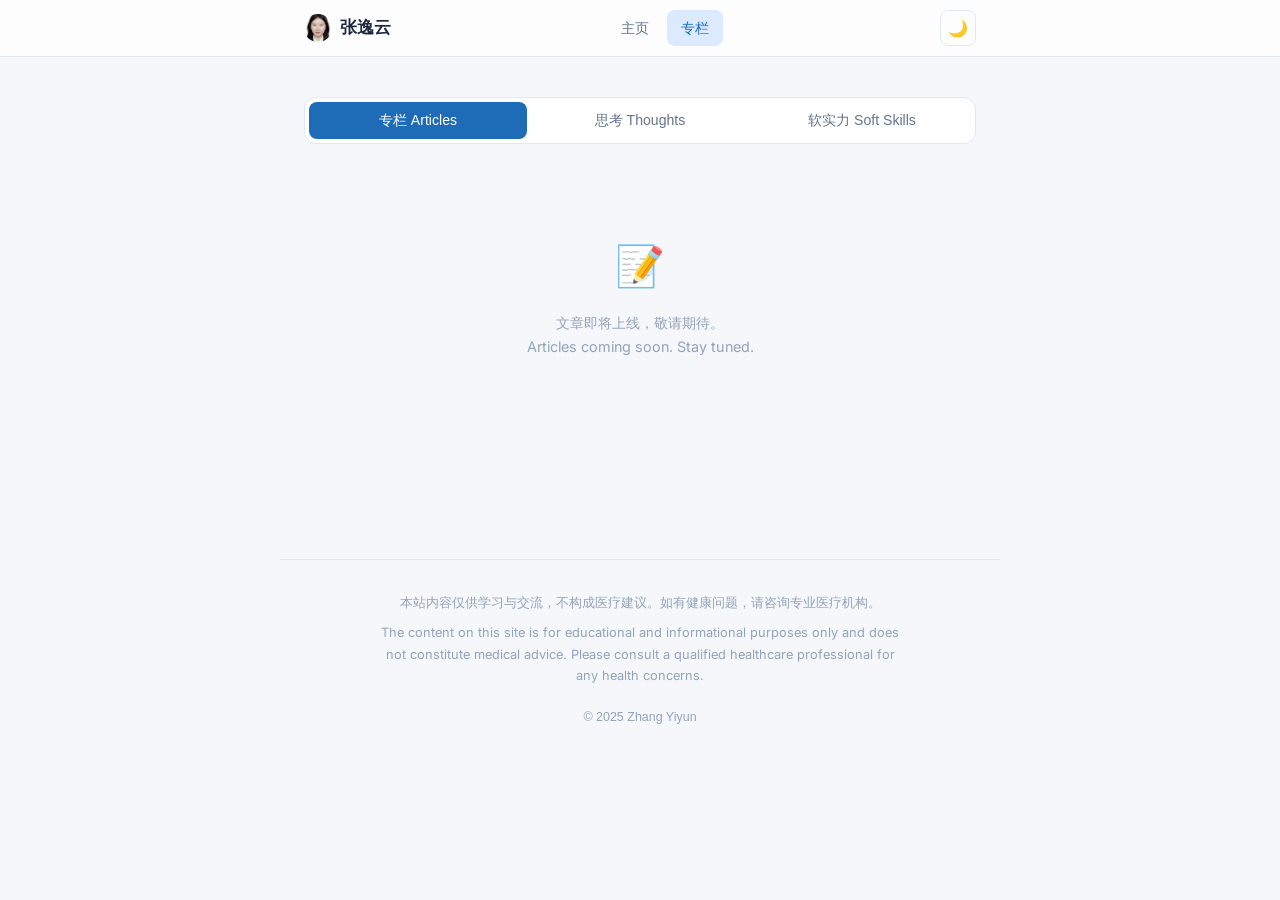
==== column.html @ a36b9419 "Initialize personal site for Zhang Yiyun Medical-themed bilingual homepage with dark mode support.  " ====
<!DOCTYPE html>
<html lang="zh-CN" data-theme="light">
<head>
<meta charset="UTF-8">
<meta name="viewport" content="width=device-width, initial-scale=1.0">
<meta name="description" content="专栏、思考与软实力 — 张逸云 / Zhang Yiyun">
<title>专栏 — 张逸云 / Zhang Yiyun</title>
<link rel="stylesheet" href="style.css">
<link rel="preconnect" href="https://fonts.googleapis.com">
<link rel="preconnect" href="https://fonts.gstatic.com" crossorigin>
<link href="https://fonts.googleapis.com/css2?family=Inter:wght@400;500;600;700&display=swap" rel="stylesheet">
</head>
<body>

<nav class="navbar">
  <div class="navbar-inner">
    <a href="index.html" class="nav-logo">
      <img src="images/avatar.jpg" alt="Avatar">
      张逸云
    </a>
    <ul class="nav-links">
      <li><a href="index.html">主页</a></li>
      <li><a href="column.html" class="active">专栏</a></li>
    </ul>
    <button class="theme-toggle" id="themeToggle" aria-label="Toggle dark mode">🌙</button>
  </div>
</nav>

<main>

  <div class="tab-bar" id="tabBar">
    <button class="tab-btn active" data-tab="articles">专栏 Articles</button>
    <button class="tab-btn" data-tab="thoughts">思考 Thoughts</button>
    <button class="tab-btn" data-tab="softskills">软实力 Soft Skills</button>
  </div>

  <div class="tab-panel active" id="panel-articles">
    <div class="article-list">
      <div class="empty-state" style="grid-column: 1 / -1;">
        <div class="icon">📝</div>
        <p>文章即将上线，敬请期待。<br><span class="en">Articles coming soon. Stay tuned.</span></p>
      </div>
    </div>
  </div>

  <div class="tab-panel" id="panel-thoughts">
    <div class="article-list">
      <div class="empty-state" style="grid-column: 1 / -1;">
        <div class="icon">💭</div>
        <p>一些临床与科研中的思考与感悟。<br><span class="en">Reflections from clinical practice and research.</span></p>
      </div>
    </div>
  </div>

  <div class="tab-panel" id="panel-softskills">
    <div class="article-list">
      <div class="empty-state" style="grid-column: 1 / -1;">
        <div class="icon">🛠️</div>
        <p>学术汇报、时间管理、沟通协作等软实力分享。<br><span class="en">Insights on academic presentations, time management, communication, and collaboration.</span></p>
      </div>
    </div>
  </div>

</main>

<footer>
  <div class="footer-disclaimer">
    <p>本站内容仅供学习与交流，不构成医疗建议。如有健康问题，请咨询专业医疗机构。</p>
    <p class="en">The content on this site is for educational and informational purposes only and does not constitute medical advice. Please consult a qualified healthcare professional for any health concerns.</p>
  </div>
  <div class="footer-copy">&copy; 2025 Zhang Yiyun</div>
</footer>

<script src="script.js"></script>
</body>
</html>
---- style.css ----
/* ========================================
   Zhang Yiyun - Personal Site
   Medical Blue · Bilingual · Dark Mode
   ======================================== */

/* --- CSS Variables --- */
:root {
  --color-bg: #f5f7fa;
  --color-surface: #ffffff;
  --color-surface-hover: #f0f4f8;
  --color-primary: #1e6cb8;
  --color-primary-light: #3b82f6;
  --color-primary-muted: #dbeafe;
  --color-text: #1e293b;
  --color-text-secondary: #64748b;
  --color-text-tertiary: #94a3b8;
  --color-border: #e2e8f0;
  --color-tag-bg: #eff6ff;
  --color-tag-text: #1e6cb8;
  --color-shadow: rgba(0, 0, 0, 0.06);
  --color-shadow-lg: rgba(0, 0, 0, 0.1);
  --nav-bg: rgba(255, 255, 255, 0.75);
  --nav-blur: 12px;
  --radius: 12px;
  --radius-lg: 20px;
  --max-width: 720px;
  --font-cn: "PingFang SC", "Noto Sans SC", "Microsoft YaHei", sans-serif;
  --font-en: "Inter", -apple-system, BlinkMacSystemFont, "Segoe UI", sans-serif;
}

[data-theme="dark"] {
  --color-bg: #0b1120;
  --color-surface: #141e33;
  --color-surface-hover: #1c2a45;
  --color-primary: #60a5fa;
  --color-primary-light: #93bbfd;
  --color-primary-muted: #1e3050;
  --color-text: #e8edf5;
  --color-text-secondary: #94a3b8;
  --color-text-tertiary: #64748b;
  --color-border: #1e3050;
  --color-tag-bg: #1a2e45;
  --color-tag-text: #93bbfd;
  --color-shadow: rgba(0, 0, 0, 0.25);
  --color-shadow-lg: rgba(0, 0, 0, 0.4);
  --nav-bg: rgba(11, 17, 32, 0.8);
}

/* --- Reset & Base --- */
*,
*::before,
*::after {
  box-sizing: border-box;
  margin: 0;
  padding: 0;
}

html {
  scroll-behavior: smooth;
  font-size: 16px;
}

body {
  font-family: var(--font-cn);
  background: var(--color-bg);
  color: var(--color-text);
  line-height: 1.7;
  -webkit-font-smoothing: antialiased;
  transition: background 0.3s ease, color 0.3s ease;
}

.en {
  font-family: var(--font-en);
}

a {
  color: var(--color-primary);
  text-decoration: none;
  transition: color 0.2s;
}

a:hover {
  color: var(--color-primary-light);
}

img {
  max-width: 100%;
  display: block;
}

/* --- Navbar --- */
.navbar {
  position: sticky;
  top: 0;
  z-index: 100;
  backdrop-filter: blur(var(--nav-blur));
  -webkit-backdrop-filter: blur(var(--nav-blur));
  background: var(--nav-bg);
  border-bottom: 1px solid var(--color-border);
  transition: background 0.3s, border-color 0.3s;
}

.navbar-inner {
  max-width: var(--max-width);
  margin: 0 auto;
  padding: 0 24px;
  height: 56px;
  display: flex;
  align-items: center;
  justify-content: space-between;
}

.nav-logo {
  font-size: 1.05rem;
  font-weight: 600;
  color: var(--color-text);
  letter-spacing: -0.01em;
  display: flex;
  align-items: center;
  gap: 8px;
}

.nav-logo img {
  width: 28px;
  height: 28px;
  border-radius: 50%;
  object-fit: cover;
}

.nav-links {
  display: flex;
  gap: 4px;
  list-style: none;
}

.nav-links a {
  display: inline-block;
  padding: 6px 14px;
  border-radius: 8px;
  color: var(--color-text-secondary);
  font-size: 0.9rem;
  font-weight: 500;
  transition: color 0.2s, background 0.2s;
}

.nav-links a:hover,
.nav-links a.active {
  color: var(--color-primary);
  background: var(--color-primary-muted);
}

.theme-toggle {
  background: none;
  border: 1px solid var(--color-border);
  border-radius: 8px;
  width: 36px;
  height: 36px;
  display: flex;
  align-items: center;
  justify-content: center;
  cursor: pointer;
  font-size: 1rem;
  color: var(--color-text-secondary);
  transition: border-color 0.2s, color 0.2s, background 0.2s;
  flex-shrink: 0;
}

.theme-toggle:hover {
  border-color: var(--color-primary);
  color: var(--color-primary);
  background: var(--color-primary-muted);
}

/* --- Layout --- */
main {
  max-width: var(--max-width);
  margin: 0 auto;
  padding: 0 24px 80px;
}

section {
  margin-top: 64px;
}

.section-label {
  display: inline-flex;
  align-items: center;
  gap: 8px;
  font-size: 0.8rem;
  font-weight: 600;
  text-transform: uppercase;
  letter-spacing: 0.06em;
  color: var(--color-primary);
  margin-bottom: 16px;
}

.section-label::before {
  content: "";
  display: inline-block;
  width: 4px;
  height: 4px;
  border-radius: 50%;
  background: var(--color-primary);
}

/* --- Hero --- */
.hero {
  margin-top: 56px;
  text-align: center;
}

.hero-avatar {
  width: 110px;
  height: 110px;
  border-radius: 50%;
  object-fit: cover;
  margin: 0 auto 24px;
  box-shadow: 0 4px 24px var(--color-shadow);
  border: 3px solid var(--color-surface);
  transition: border-color 0.3s, box-shadow 0.3s;
}

.hero-name {
  font-size: 1.9rem;
  font-weight: 700;
  letter-spacing: -0.02em;
  line-height: 1.3;
}

.hero-name .en {
  display: block;
  font-size: 1.15rem;
  font-weight: 500;
  color: var(--color-text-secondary);
  margin-top: 4px;
}

.hero-title {
  display: inline-block;
  margin-top: 12px;
  padding: 6px 16px;
  background: var(--color-primary-muted);
  color: var(--color-primary);
  border-radius: 20px;
  font-size: 0.88rem;
  font-weight: 500;
}

.hero-title .en {
  display: block;
  font-size: 0.8rem;
  opacity: 0.75;
  margin-top: 2px;
}

.hero-bio {
  max-width: 560px;
  margin: 24px auto 0;
  font-size: 0.97rem;
  color: var(--color-text-secondary);
  line-height: 1.8;
}

.hero-bio .en {
  display: block;
  margin-top: 12px;
  font-size: 0.9rem;
  color: var(--color-text-tertiary);
}

/* --- Education --- */
.timeline {
  list-style: none;
  display: flex;
  flex-direction: column;
  gap: 16px;
}

.timeline-item {
  position: relative;
  padding-left: 28px;
  padding-bottom: 16px;
  border-left: 2px solid var(--color-border);
  transition: border-color 0.3s;
}

.timeline-item:last-child {
  padding-bottom: 0;
}

.timeline-item::before {
  content: "";
  position: absolute;
  left: -5px;
  top: 6px;
  width: 8px;
  height: 8px;
  border-radius: 50%;
  background: var(--color-primary);
}

.timeline-period {
  font-size: 0.8rem;
  font-weight: 600;
  color: var(--color-primary);
  letter-spacing: 0.03em;
}

.timeline-school {
  font-weight: 600;
  margin-top: 2px;
}

.timeline-major {
  font-size: 0.9rem;
  color: var(--color-text-secondary);
  margin-top: 2px;
}

.timeline-major .en {
  font-size: 0.84rem;
  color: var(--color-text-tertiary);
}

/* --- Research --- */
.research-grid {
  display: grid;
  grid-template-columns: 1fr;
  gap: 14px;
}

.research-card {
  background: var(--color-surface);
  border: 1px solid var(--color-border);
  border-radius: var(--radius);
  padding: 20px 22px;
  transition: background 0.3s, border-color 0.3s, box-shadow 0.2s;
}

.research-card:hover {
  box-shadow: 0 4px 16px var(--color-shadow);
}

.research-card .badge {
  display: inline-block;
  padding: 3px 10px;
  border-radius: 6px;
  font-size: 0.72rem;
  font-weight: 600;
  letter-spacing: 0.04em;
  background: var(--color-primary-muted);
  color: var(--color-primary);
  margin-bottom: 10px;
}

.research-card h3 {
  font-size: 0.97rem;
  font-weight: 600;
  line-height: 1.5;
}

.research-card .meta {
  font-size: 0.82rem;
  color: var(--color-text-tertiary);
  margin-top: 4px;
}

.research-direction {
  margin-top: 20px;
  font-size: 0.9rem;
  color: var(--color-text-secondary);
  line-height: 1.7;
}

.research-direction strong {
  color: var(--color-text);
}

/* --- Clinical Skills --- */
.skill-tags {
  display: flex;
  flex-wrap: wrap;
  gap: 10px;
}

.skill-tag {
  padding: 8px 16px;
  background: var(--color-tag-bg);
  color: var(--color-tag-text);
  border-radius: 20px;
  font-size: 0.87rem;
  font-weight: 500;
  transition: background 0.2s, transform 0.15s;
}

.skill-tag:hover {
  transform: translateY(-1px);
}

.skill-tag .en {
  display: block;
  font-size: 0.73rem;
  opacity: 0.7;
}

/* --- Contact --- */
.contact-list {
  display: flex;
  flex-wrap: wrap;
  gap: 12px;
}

.contact-item {
  display: inline-flex;
  align-items: center;
  gap: 8px;
  padding: 10px 18px;
  background: var(--color-surface);
  border: 1px solid var(--color-border);
  border-radius: var(--radius);
  font-size: 0.9rem;
  color: var(--color-text);
  transition: border-color 0.2s, box-shadow 0.2s, background 0.3s;
}

.contact-item:hover {
  border-color: var(--color-primary);
  box-shadow: 0 2px 12px var(--color-shadow);
}

.contact-icon {
  font-size: 1.15rem;
  flex-shrink: 0;
}

/* --- Footer / Disclaimer --- */
footer {
  max-width: var(--max-width);
  margin: 64px auto 0;
  padding: 32px 24px;
  border-top: 1px solid var(--color-border);
  text-align: center;
}

.footer-disclaimer {
  font-size: 0.8rem;
  color: var(--color-text-tertiary);
  line-height: 1.7;
  max-width: 520px;
  margin: 0 auto;
}

.footer-disclaimer p + p {
  margin-top: 8px;
}

.footer-copy {
  margin-top: 20px;
  font-size: 0.78rem;
  color: var(--color-text-tertiary);
}

/* ========================================
   Column Page
   ======================================== */

.tab-bar {
  display: flex;
  gap: 4px;
  margin-top: 40px;
  padding: 4px;
  background: var(--color-surface);
  border: 1px solid var(--color-border);
  border-radius: var(--radius);
}

.tab-btn {
  flex: 1;
  padding: 9px 16px;
  border: none;
  background: transparent;
  border-radius: 8px;
  font-size: 0.88rem;
  font-weight: 500;
  font-family: var(--font-cn);
  color: var(--color-text-secondary);
  cursor: pointer;
  transition: all 0.2s;
}

.tab-btn:hover {
  color: var(--color-text);
  background: var(--color-surface-hover);
}

.tab-btn.active {
  background: var(--color-primary);
  color: #fff;
}

.tab-panel {
  display: none;
  margin-top: 32px;
}

.tab-panel.active {
  display: block;
}

/* --- Article Cards --- */
.article-list {
  display: grid;
  grid-template-columns: 1fr;
  gap: 14px;
}

.article-card {
  background: var(--color-surface);
  border: 1px solid var(--color-border);
  border-radius: var(--radius);
  padding: 20px 22px;
  transition: box-shadow 0.2s, border-color 0.2s, background 0.3s;
}

.article-card:hover {
  border-color: var(--color-primary);
  box-shadow: 0 4px 16px var(--color-shadow);
}

.article-card h3 {
  font-size: 0.97rem;
  font-weight: 600;
  margin-bottom: 6px;
}

.article-card .date {
  font-size: 0.8rem;
  color: var(--color-text-tertiary);
}

.article-card .excerpt {
  font-size: 0.88rem;
  color: var(--color-text-secondary);
  margin-top: 8px;
  line-height: 1.6;
}

/* --- Empty State --- */
.empty-state {
  text-align: center;
  padding: 56px 24px;
  color: var(--color-text-tertiary);
}

.empty-state .icon {
  font-size: 2.5rem;
  margin-bottom: 12px;
}

.empty-state p {
  font-size: 0.9rem;
  line-height: 1.6;
}

/* ========================================
   Responsive
   ======================================== */

@media (max-width: 480px) {
  .hero-name {
    font-size: 1.55rem;
  }

  .hero-name .en {
    font-size: 1rem;
  }

  .hero-bio {
    font-size: 0.9rem;
  }

  .tab-btn {
    font-size: 0.82rem;
    padding: 8px 12px;
  }
}

@media (min-width: 600px) {
  .research-grid {
    grid-template-columns: 1fr 1fr;
  }

  .article-list {
    grid-template-columns: 1fr 1fr;
  }
}

/* ========================================
   Print Override
   ======================================== */

@media print {
  .navbar,
  .theme-toggle,
  .tab-bar {
    display: none !important;
  }

  body {
    background: #fff;
    color: #000;
  }

  section {
    margin-top: 32px;
    break-inside: avoid;
  }
}
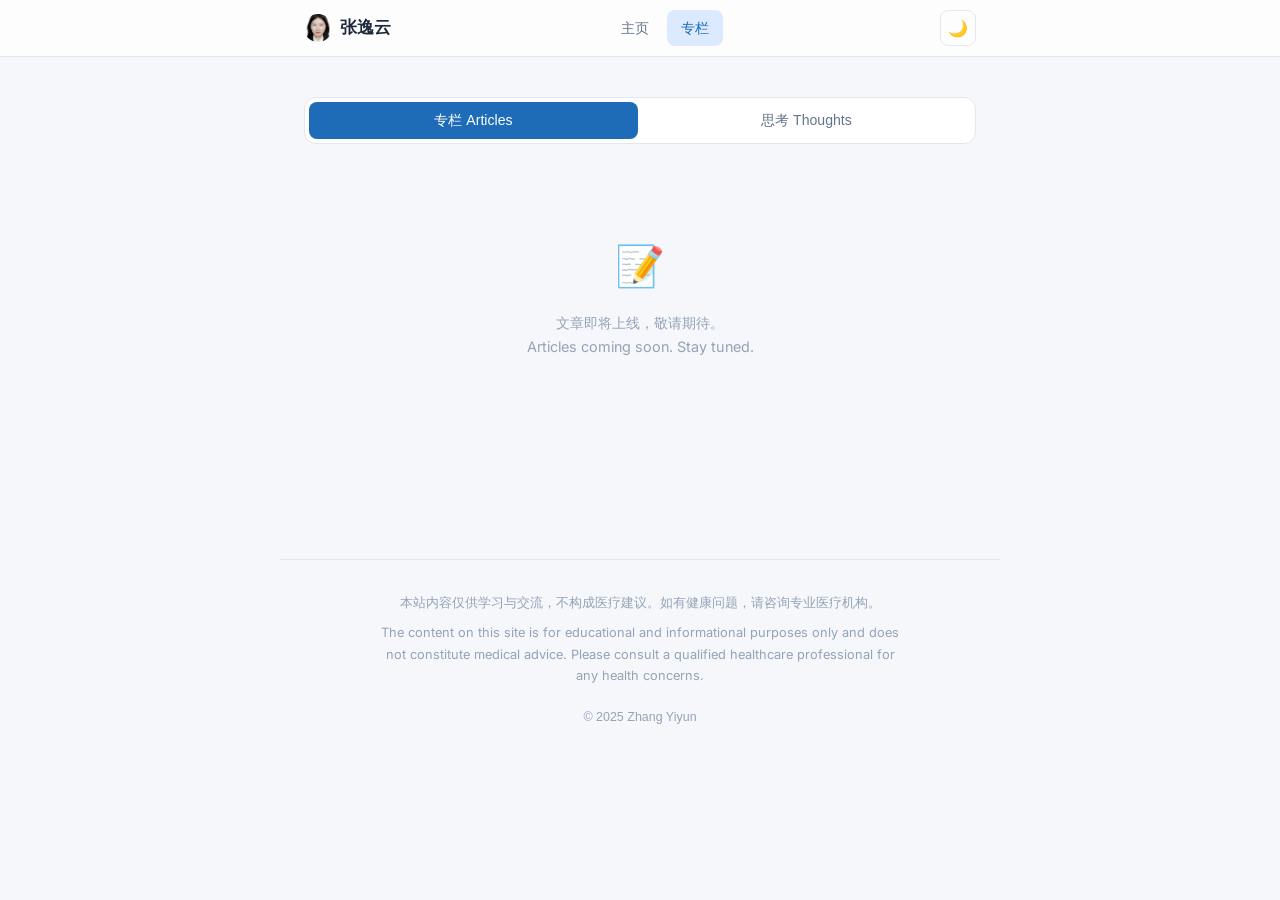
==== commit 6be66575: "Remove soft skills tab from column page Co-Authored-By: Claude Opus 4.7 <noreply@anthropic.com>" ====
--- a/column.html
+++ b/column.html
@@ -3,7 +3,7 @@
 <head>
 <meta charset="UTF-8">
 <meta name="viewport" content="width=device-width, initial-scale=1.0">
-<meta name="description" content="专栏、思考与软实力 — 张逸云 / Zhang Yiyun">
+<meta name="description" content="专栏与思考 — 张逸云 / Zhang Yiyun">
 <title>专栏 — 张逸云 / Zhang Yiyun</title>
 <link rel="stylesheet" href="style.css">
 <link rel="preconnect" href="https://fonts.googleapis.com">
@@ -31,7 +31,6 @@
   <div class="tab-bar" id="tabBar">
     <button class="tab-btn active" data-tab="articles">专栏 Articles</button>
     <button class="tab-btn" data-tab="thoughts">思考 Thoughts</button>
-    <button class="tab-btn" data-tab="softskills">软实力 Soft Skills</button>
   </div>
 
   <div class="tab-panel active" id="panel-articles">
@@ -52,15 +51,6 @@
     </div>
   </div>
 
-  <div class="tab-panel" id="panel-softskills">
-    <div class="article-list">
-      <div class="empty-state" style="grid-column: 1 / -1;">
-        <div class="icon">🛠️</div>
-        <p>学术汇报、时间管理、沟通协作等软实力分享。<br><span class="en">Insights on academic presentations, time management, communication, and collaboration.</span></p>
-      </div>
-    </div>
-  </div>
-
 </main>
 
 <footer>
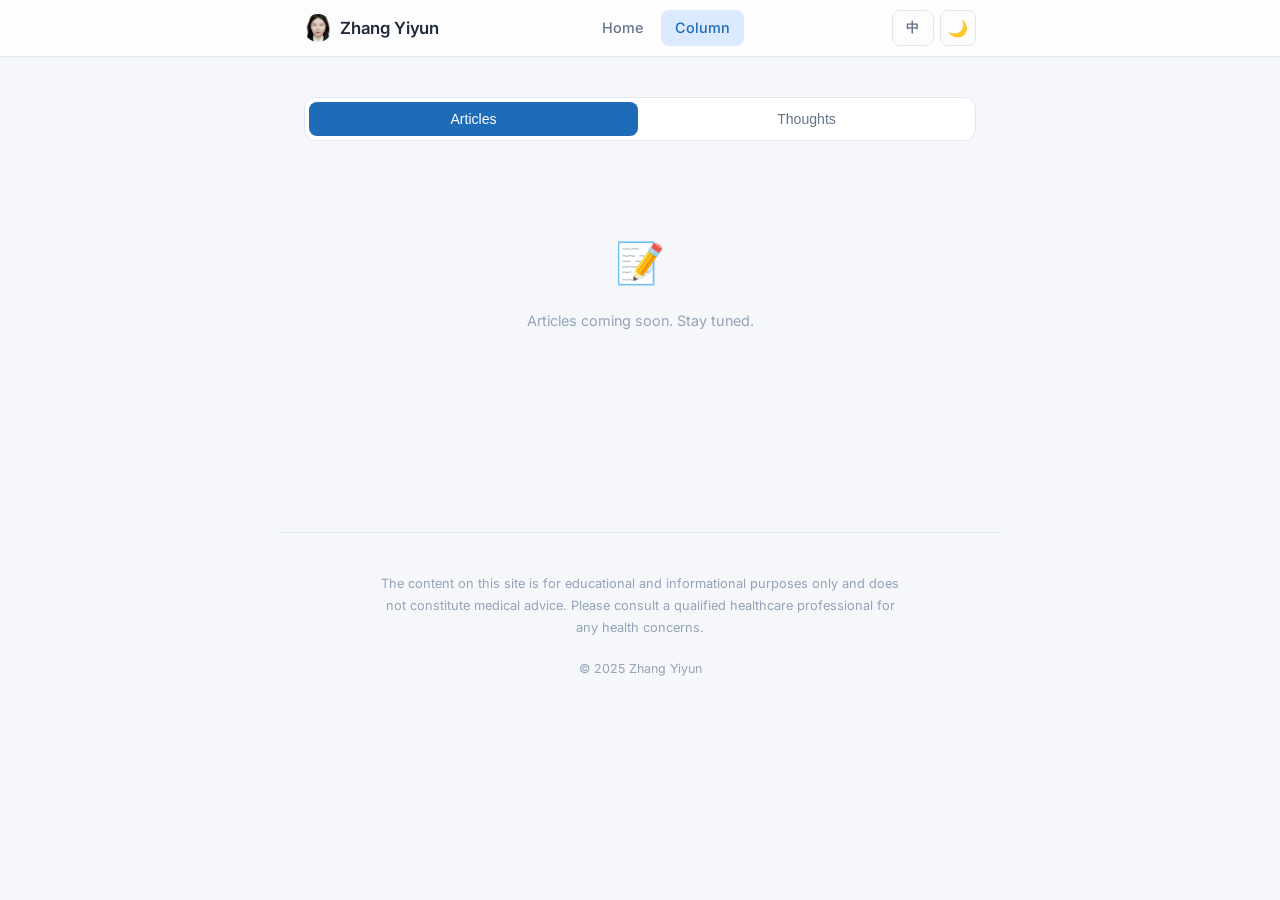
==== commit 970239e9: "Switch to single-language display with EN/ZH toggle Replace side-by-side bilingual layout with a lan" ====
--- a/column.html
+++ b/column.html
@@ -1,10 +1,10 @@
 <!DOCTYPE html>
-<html lang="zh-CN" data-theme="light">
+<html lang="en" data-theme="light" data-lang="en">
 <head>
 <meta charset="UTF-8">
 <meta name="viewport" content="width=device-width, initial-scale=1.0">
-<meta name="description" content="专栏与思考 — 张逸云 / Zhang Yiyun">
-<title>专栏 — 张逸云 / Zhang Yiyun</title>
+<meta name="description" content="Column & Thoughts — Zhang Yiyun">
+<title>Column — Zhang Yiyun</title>
 <link rel="stylesheet" href="style.css">
 <link rel="preconnect" href="https://fonts.googleapis.com">
 <link rel="preconnect" href="https://fonts.gstatic.com" crossorigin>
@@ -16,28 +16,39 @@
   <div class="navbar-inner">
     <a href="index.html" class="nav-logo">
       <img src="images/avatar.jpg" alt="Avatar">
-      张逸云
+      <span class="zh">张逸云</span>
+      <span class="en">Zhang Yiyun</span>
     </a>
     <ul class="nav-links">
-      <li><a href="index.html">主页</a></li>
-      <li><a href="column.html" class="active">专栏</a></li>
+      <li><a href="index.html"><span class="zh">主页</span><span class="en">Home</span></a></li>
+      <li><a href="column.html" class="active"><span class="zh">专栏</span><span class="en">Column</span></a></li>
     </ul>
-    <button class="theme-toggle" id="themeToggle" aria-label="Toggle dark mode">🌙</button>
+    <div class="nav-toggles">
+      <button class="nav-toggle lang-toggle" id="langToggle" aria-label="Toggle language">中</button>
+      <button class="nav-toggle theme-toggle" id="themeToggle" aria-label="Toggle dark mode">🌙</button>
+    </div>
   </div>
 </nav>
 
 <main>
 
   <div class="tab-bar" id="tabBar">
-    <button class="tab-btn active" data-tab="articles">专栏 Articles</button>
-    <button class="tab-btn" data-tab="thoughts">思考 Thoughts</button>
+    <button class="tab-btn active" data-tab="articles">
+      <span class="zh">专栏</span><span class="en">Articles</span>
+    </button>
+    <button class="tab-btn" data-tab="thoughts">
+      <span class="zh">思考</span><span class="en">Thoughts</span>
+    </button>
   </div>
 
   <div class="tab-panel active" id="panel-articles">
     <div class="article-list">
       <div class="empty-state" style="grid-column: 1 / -1;">
         <div class="icon">📝</div>
-        <p>文章即将上线，敬请期待。<br><span class="en">Articles coming soon. Stay tuned.</span></p>
+        <p>
+          <span class="zh">文章即将上线，敬请期待。</span>
+          <span class="en">Articles coming soon. Stay tuned.</span>
+        </p>
       </div>
     </div>
   </div>
@@ -46,7 +57,10 @@
     <div class="article-list">
       <div class="empty-state" style="grid-column: 1 / -1;">
         <div class="icon">💭</div>
-        <p>一些临床与科研中的思考与感悟。<br><span class="en">Reflections from clinical practice and research.</span></p>
+        <p>
+          <span class="zh">一些临床与科研中的思考与感悟。</span>
+          <span class="en">Reflections from clinical practice and research.</span>
+        </p>
       </div>
     </div>
   </div>
@@ -55,7 +69,7 @@
 
 <footer>
   <div class="footer-disclaimer">
-    <p>本站内容仅供学习与交流，不构成医疗建议。如有健康问题，请咨询专业医疗机构。</p>
+    <p class="zh">本站内容仅供学习与交流，不构成医疗建议。如有健康问题，请咨询专业医疗机构。</p>
     <p class="en">The content on this site is for educational and informational purposes only and does not constitute medical advice. Please consult a qualified healthcare professional for any health concerns.</p>
   </div>
   <div class="footer-copy">&copy; 2025 Zhang Yiyun</div>
--- a/style.css
+++ b/style.css
@@ -61,7 +61,7 @@
 }
 
 body {
-  font-family: var(--font-cn);
+  font-family: var(--font-en);
   background: var(--color-bg);
   color: var(--color-text);
   line-height: 1.7;
@@ -69,9 +69,14 @@
   transition: background 0.3s ease, color 0.3s ease;
 }
 
-.en {
-  font-family: var(--font-en);
-}
+[data-lang="zh"] body {
+  font-family: var(--font-cn);
+}
+
+/* Language visibility — default English */
+.zh { display: none; }
+[data-lang="zh"] .en { display: none; }
+[data-lang="zh"] .zh { display: revert; }
 
 a {
   color: var(--color-primary);
@@ -149,26 +154,44 @@
   background: var(--color-primary-muted);
 }
 
-.theme-toggle {
+.nav-toggles {
+  display: flex;
+  gap: 6px;
+  flex-shrink: 0;
+}
+
+.nav-toggle {
   background: none;
   border: 1px solid var(--color-border);
   border-radius: 8px;
-  width: 36px;
   height: 36px;
   display: flex;
   align-items: center;
   justify-content: center;
   cursor: pointer;
-  font-size: 1rem;
+  font-size: 0.82rem;
+  font-weight: 600;
   color: var(--color-text-secondary);
   transition: border-color 0.2s, color 0.2s, background 0.2s;
   flex-shrink: 0;
-}
-
-.theme-toggle:hover {
+  font-family: var(--font-en);
+}
+
+.nav-toggle:hover {
   border-color: var(--color-primary);
   color: var(--color-primary);
   background: var(--color-primary-muted);
+}
+
+.theme-toggle {
+  width: 36px;
+  font-size: 1rem;
+}
+
+.lang-toggle {
+  width: 42px;
+  padding: 0;
+  letter-spacing: 0.02em;
 }
 
 /* --- Layout --- */
@@ -227,14 +250,6 @@
   line-height: 1.3;
 }
 
-.hero-name .en {
-  display: block;
-  font-size: 1.15rem;
-  font-weight: 500;
-  color: var(--color-text-secondary);
-  margin-top: 4px;
-}
-
 .hero-title {
   display: inline-block;
   margin-top: 12px;
@@ -246,26 +261,12 @@
   font-weight: 500;
 }
 
-.hero-title .en {
-  display: block;
-  font-size: 0.8rem;
-  opacity: 0.75;
-  margin-top: 2px;
-}
-
 .hero-bio {
   max-width: 560px;
   margin: 24px auto 0;
   font-size: 0.97rem;
   color: var(--color-text-secondary);
   line-height: 1.8;
-}
-
-.hero-bio .en {
-  display: block;
-  margin-top: 12px;
-  font-size: 0.9rem;
-  color: var(--color-text-tertiary);
 }
 
 /* --- Education --- */
@@ -317,11 +318,6 @@
   margin-top: 2px;
 }
 
-.timeline-major .en {
-  font-size: 0.84rem;
-  color: var(--color-text-tertiary);
-}
-
 /* --- Research --- */
 .research-grid {
   display: grid;
@@ -395,12 +391,6 @@
 
 .skill-tag:hover {
   transform: translateY(-1px);
-}
-
-.skill-tag .en {
-  display: block;
-  font-size: 0.73rem;
-  opacity: 0.7;
 }
 
 /* --- Contact --- */
@@ -571,10 +561,6 @@
     font-size: 1.55rem;
   }
 
-  .hero-name .en {
-    font-size: 1rem;
-  }
-
   .hero-bio {
     font-size: 0.9rem;
   }
@@ -601,7 +587,7 @@
 
 @media print {
   .navbar,
-  .theme-toggle,
+  .nav-toggles,
   .tab-bar {
     display: none !important;
   }
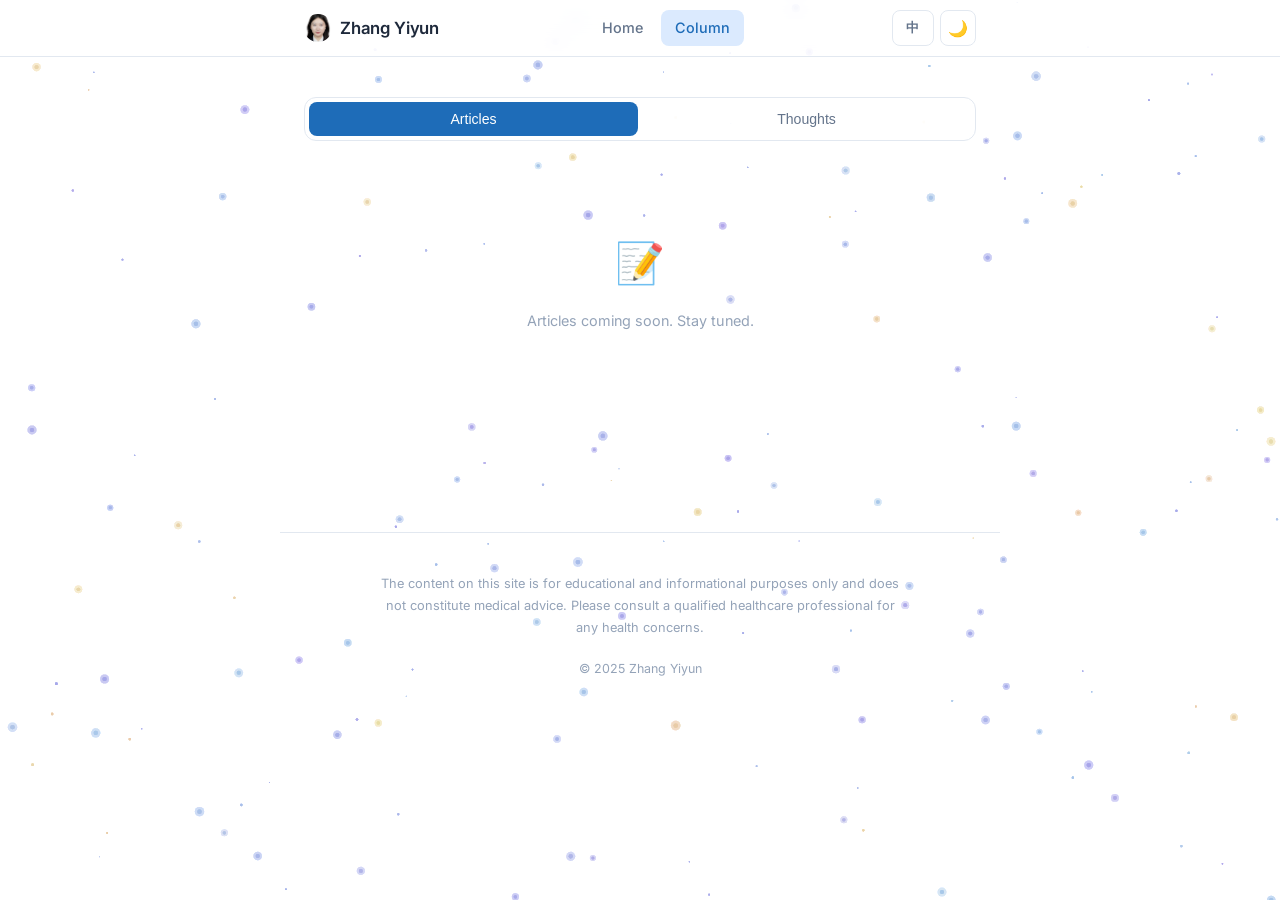
==== commit df33b89f: "Add animated starfield background Dynamic canvas-based starry sky with twinkling stars, glow effects" ====
--- a/column.html
+++ b/column.html
@@ -11,6 +11,7 @@
 <link href="https://fonts.googleapis.com/css2?family=Inter:wght@400;500;600;700&display=swap" rel="stylesheet">
 </head>
 <body>
+<canvas id="starfield"></canvas>
 
 <nav class="navbar">
   <div class="navbar-inner">
--- a/style.css
+++ b/style.css
@@ -5,9 +5,9 @@
 
 /* --- CSS Variables --- */
 :root {
-  --color-bg: #f5f7fa;
-  --color-surface: #ffffff;
-  --color-surface-hover: #f0f4f8;
+  --color-bg: rgba(245, 247, 250, 0.92);
+  --color-surface: rgba(255, 255, 255, 0.94);
+  --color-surface-hover: rgba(240, 244, 248, 0.94);
   --color-primary: #1e6cb8;
   --color-primary-light: #3b82f6;
   --color-primary-muted: #dbeafe;
@@ -19,7 +19,7 @@
   --color-tag-text: #1e6cb8;
   --color-shadow: rgba(0, 0, 0, 0.06);
   --color-shadow-lg: rgba(0, 0, 0, 0.1);
-  --nav-bg: rgba(255, 255, 255, 0.75);
+  --nav-bg: rgba(255, 255, 255, 0.7);
   --nav-blur: 12px;
   --radius: 12px;
   --radius-lg: 20px;
@@ -29,9 +29,9 @@
 }
 
 [data-theme="dark"] {
-  --color-bg: #0b1120;
-  --color-surface: #141e33;
-  --color-surface-hover: #1c2a45;
+  --color-bg: rgba(11, 17, 32, 0.92);
+  --color-surface: rgba(20, 30, 51, 0.94);
+  --color-surface-hover: rgba(28, 42, 69, 0.94);
   --color-primary: #60a5fa;
   --color-primary-light: #93bbfd;
   --color-primary-muted: #1e3050;
@@ -93,6 +93,17 @@
   display: block;
 }
 
+/* --- Starfield Background --- */
+#starfield {
+  position: fixed;
+  top: 0;
+  left: 0;
+  width: 100%;
+  height: 100%;
+  z-index: -1;
+  pointer-events: none;
+}
+
 /* --- Navbar --- */
 .navbar {
   position: sticky;
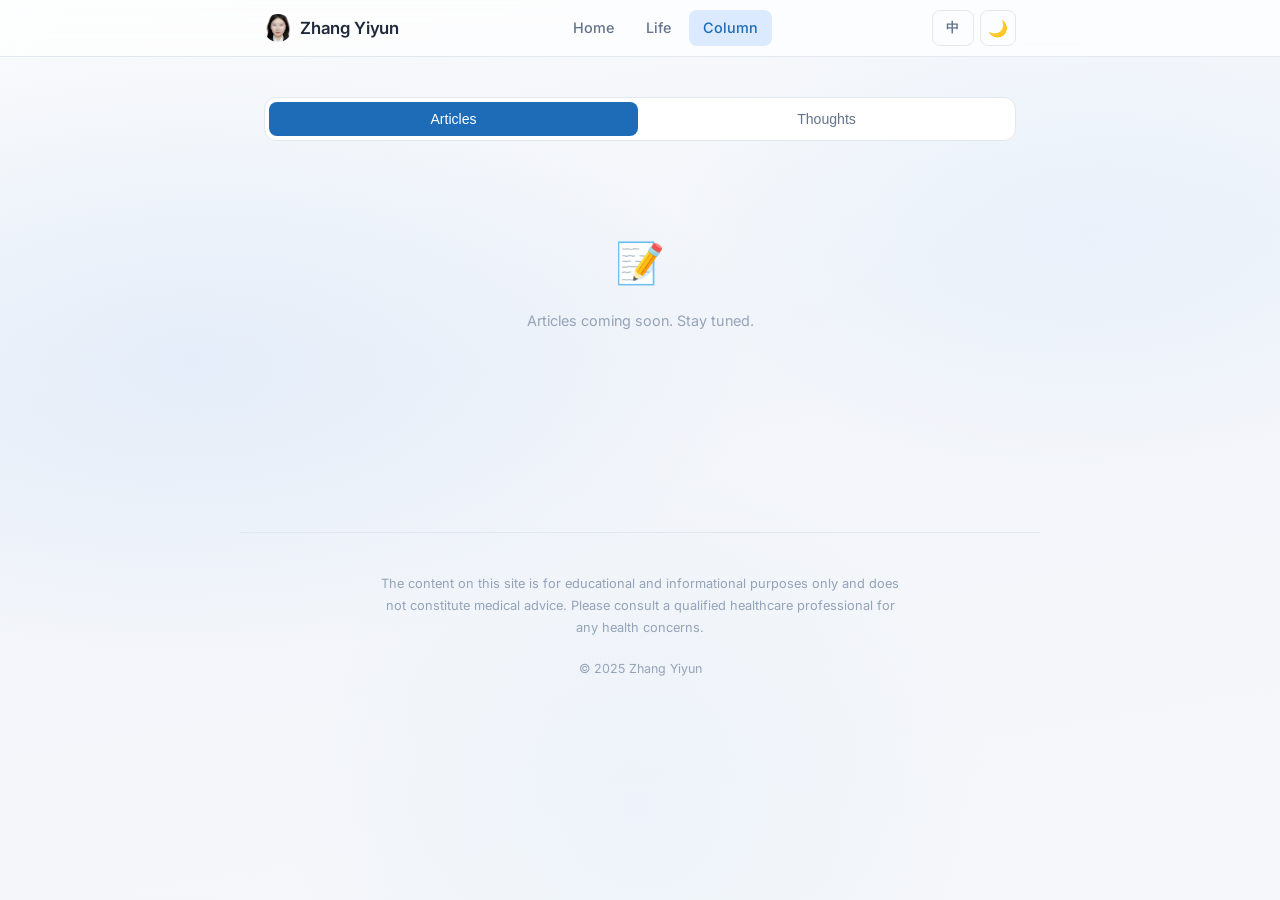
==== commit baefac39: "Remove particle network starfield background effect Co-Authored-By: Claude Opus 4.7 <noreply@anthrop" ====
--- a/column.html
+++ b/column.html
@@ -11,8 +11,6 @@
 <link href="https://fonts.googleapis.com/css2?family=Inter:wght@400;500;600;700&display=swap" rel="stylesheet">
 </head>
 <body>
-<canvas id="starfield"></canvas>
-
 <nav class="navbar">
   <div class="navbar-inner">
     <a href="index.html" class="nav-logo">
@@ -22,6 +20,7 @@
     </a>
     <ul class="nav-links">
       <li><a href="index.html"><span class="zh">主页</span><span class="en">Home</span></a></li>
+      <li><a href="life.html"><span class="zh">生活</span><span class="en">Life</span></a></li>
       <li><a href="column.html" class="active"><span class="zh">专栏</span><span class="en">Column</span></a></li>
     </ul>
     <div class="nav-toggles">
--- a/style.css
+++ b/style.css
@@ -5,9 +5,9 @@
 
 /* --- CSS Variables --- */
 :root {
-  --color-bg: rgba(245, 247, 250, 0.92);
-  --color-surface: rgba(255, 255, 255, 0.94);
-  --color-surface-hover: rgba(240, 244, 248, 0.94);
+  --color-bg: #f8fafc;
+  --color-surface: #ffffff;
+  --color-surface-hover: #f5f7fb;
   --color-primary: #1e6cb8;
   --color-primary-light: #3b82f6;
   --color-primary-muted: #dbeafe;
@@ -23,15 +23,15 @@
   --nav-blur: 12px;
   --radius: 12px;
   --radius-lg: 20px;
-  --max-width: 720px;
+  --max-width: 800px;
   --font-cn: "PingFang SC", "Noto Sans SC", "Microsoft YaHei", sans-serif;
   --font-en: "Inter", -apple-system, BlinkMacSystemFont, "Segoe UI", sans-serif;
 }
 
 [data-theme="dark"] {
-  --color-bg: rgba(11, 17, 32, 0.92);
-  --color-surface: rgba(20, 30, 51, 0.94);
-  --color-surface-hover: rgba(28, 42, 69, 0.94);
+  --color-bg: #0b1120;
+  --color-surface: #141e33;
+  --color-surface-hover: #1c2a45;
   --color-primary: #60a5fa;
   --color-primary-light: #93bbfd;
   --color-primary-muted: #1e3050;
@@ -62,11 +62,25 @@
 
 body {
   font-family: var(--font-en);
-  background: var(--color-bg);
+  background:
+    radial-gradient(ellipse 80% 60% at 15% 40%, rgba(190, 215, 245, 0.28) 0%, transparent 55%),
+    radial-gradient(ellipse 60% 50% at 85% 25%, rgba(200, 225, 250, 0.22) 0%, transparent 55%),
+    radial-gradient(ellipse 50% 70% at 50% 90%, rgba(210, 230, 248, 0.2) 0%, transparent 55%),
+    linear-gradient(170deg, #f8fafc 0%, #f2f5fa 40%, #f5f7fa 100%);
+  background-attachment: fixed;
   color: var(--color-text);
   line-height: 1.7;
   -webkit-font-smoothing: antialiased;
-  transition: background 0.3s ease, color 0.3s ease;
+  transition: background 0.5s ease, color 0.3s ease;
+}
+
+[data-theme="dark"] body {
+  background:
+    radial-gradient(ellipse 80% 60% at 15% 40%, rgba(20, 50, 100, 0.35) 0%, transparent 55%),
+    radial-gradient(ellipse 60% 50% at 85% 25%, rgba(15, 40, 85, 0.28) 0%, transparent 55%),
+    radial-gradient(ellipse 50% 70% at 50% 90%, rgba(10, 30, 65, 0.22) 0%, transparent 55%),
+    linear-gradient(170deg, #0b1120 0%, #0d1428 40%, #0a0f1c 100%);
+  background-attachment: fixed;
 }
 
 [data-lang="zh"] body {
@@ -91,17 +105,6 @@
 img {
   max-width: 100%;
   display: block;
-}
-
-/* --- Starfield Background --- */
-#starfield {
-  position: fixed;
-  top: 0;
-  left: 0;
-  width: 100%;
-  height: 100%;
-  z-index: -1;
-  pointer-events: none;
 }
 
 /* --- Navbar --- */
@@ -240,17 +243,20 @@
 /* --- Hero --- */
 .hero {
   margin-top: 56px;
+  margin-bottom: 8px;
   text-align: center;
 }
 
 .hero-avatar {
-  width: 110px;
-  height: 110px;
-  border-radius: 50%;
-  object-fit: cover;
+  width: 160px;
+  height: 200px;
+  border-radius: 16px;
+  object-fit: contain;
+  object-position: center top;
   margin: 0 auto 24px;
   box-shadow: 0 4px 24px var(--color-shadow);
-  border: 3px solid var(--color-surface);
+  border: 2px solid var(--color-border);
+  background: var(--color-surface);
   transition: border-color 0.3s, box-shadow 0.3s;
 }
 
@@ -272,9 +278,7 @@
   font-weight: 500;
 }
 
-.hero-bio {
-  max-width: 560px;
-  margin: 24px auto 0;
+.about-text {
   font-size: 0.97rem;
   color: var(--color-text-secondary);
   line-height: 1.8;
@@ -327,6 +331,48 @@
   font-size: 0.9rem;
   color: var(--color-text-secondary);
   margin-top: 2px;
+}
+
+/* --- Honors --- */
+.honor-list {
+  list-style: none;
+  display: flex;
+  flex-direction: column;
+  gap: 2px;
+}
+
+.honor-item {
+  display: flex;
+  align-items: baseline;
+  gap: 24px;
+  padding: 9px 0;
+  border-bottom: 1px solid var(--color-border);
+  font-size: 0.9rem;
+  line-height: 1.5;
+  transition: border-color 0.3s;
+  opacity: 0;
+  transform: translateY(16px);
+  transition: opacity 0.5s ease, transform 0.5s ease, border-color 0.3s;
+}
+
+.honor-item.revealed {
+  opacity: 1;
+  transform: translateY(0);
+}
+
+.honor-item:last-child {
+  border-bottom: none;
+}
+
+.honor-date {
+  flex-shrink: 0;
+  width: 78px;
+  font-size: 0.77rem;
+  font-weight: 600;
+  letter-spacing: 0.03em;
+  color: var(--color-primary);
+  font-family: var(--font-en);
+  white-space: nowrap;
 }
 
 /* --- Research --- */
@@ -572,7 +618,7 @@
     font-size: 1.55rem;
   }
 
-  .hero-bio {
+  .about-text {
     font-size: 0.9rem;
   }
 
